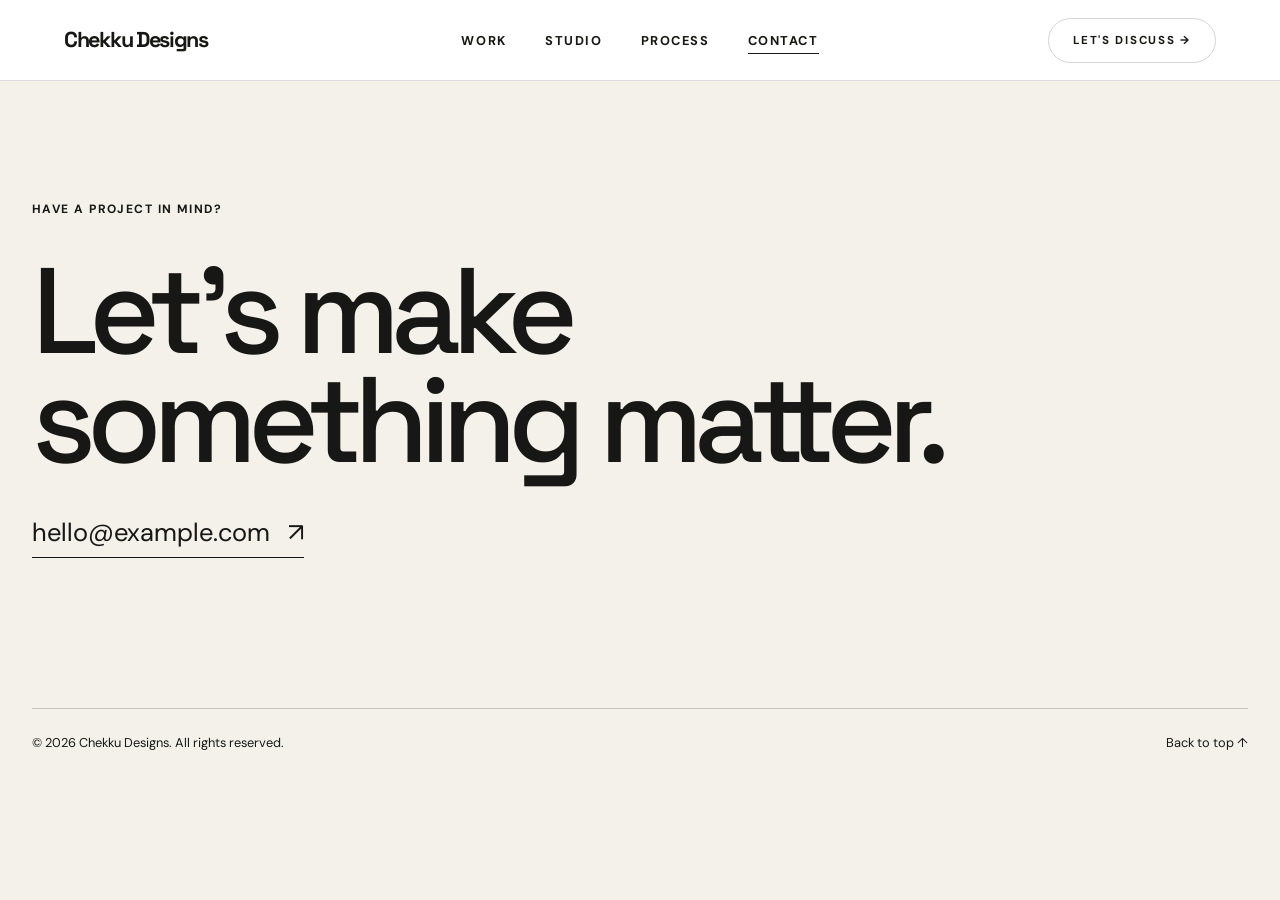
==== contact.html @ de10e45a "first push" ====
<!DOCTYPE html>
<html lang="en">
<head>
  <meta charset="UTF-8" />
  <meta name="viewport" content="width=device-width, initial-scale=1" />
  <meta name="description" content="Get in touch with Chekku Designs." />
  <title>Contact — Chekku Designs</title>

  <link rel="preconnect" href="https://fonts.googleapis.com" />
  <link rel="preconnect" href="https://fonts.gstatic.com" crossorigin />
  <link href="https://fonts.googleapis.com/css2?family=DM+Sans:wght@400;500;600;700&family=Space+Grotesk:wght@400;500;600;700&display=swap" rel="stylesheet" />
  
  <script>
  // Prepare the reveal before the new page is displayed.
  try {
    const transition = sessionStorage.getItem("pageTransition");

    if (transition) {
      const point = JSON.parse(transition);

      document.documentElement.style.setProperty("--transition-x", point.x + "%");
      document.documentElement.style.setProperty("--transition-y", point.y + "%");
      document.documentElement.classList.add("page-reveal");

      sessionStorage.removeItem("pageTransition");
    }
  } catch (error) {
    // The website will still work if browser storage is unavailable.
  }
</script>
   
  <link rel="stylesheet" href="style.css" />
  <script src="script.js" defer></script>
</head>

<body>
  <header class="site-header">
    <div class="header-inner">
      <a class="logo" href="index.html" aria-label="Chekku Designs home">
        Chekku Designs
      </a>

      <button class="menu-toggle" type="button" aria-expanded="false" aria-controls="main-navigation">
        Menu +
      </button>

      <nav class="nav" id="main-navigation" aria-label="Main navigation">
        <a href="work.html">Work</a>
        <a href="studio.html">Studio</a>
        <a href="process.html">Process</a>
        <a href="contact.html" aria-current="page">Contact</a>
      </nav>

      <a class="header-cta" href="contact.html">
        Let's discuss <span aria-hidden="true">→</span>
      </a>
    </div>
  </header>

  <main id="top">
    <section class="contact wrap" id="contact" aria-labelledby="contact-title">
      <p class="eyebrow">Have a project in mind?</p>
      <h1 id="contact-title">Let's make something matter.</h1>

      <!-- Replace this address with your real contact email. -->
      <a class="email-link" href="mailto:hello@example.com">
        hello@example.com <span aria-hidden="true">↗</span>
      </a>

      <footer class="footer">
        <p>© <span id="year"></span> Chekku Designs. All rights reserved.</p>

        <div class="footer-links">
          <a href="#top">Back to top ↑</a>
        </div>
      </footer>
    </section>
  </main>
</body>
</html>
---- style.css ----
:root {
  --ink: #171715;
  --paper: #f3f1ea;
  --accent: #d3fa55;
  --muted: #72736d;
  --line: rgba(23, 23, 21, 0.2);
}

* {
  box-sizing: border-box;
}

html {
  scroll-behavior: smooth;
}

body {
  margin: 0;
  background: var(--paper);
  color: var(--ink);
  font-family: "DM Sans", sans-serif;
}

a {
  color: inherit;
  text-decoration: none;
}

button {
  font: inherit;
}

::selection {
  background: var(--accent);
  color: var(--ink);
}

.wrap {
  width: min(100% - 64px, 1600px);
  margin: 0 auto;
}

/* Header */

.site-header {
  position: relative;
  z-index: 10;
  display: flex;
  align-items: center;
  justify-content: space-between;
  min-height: 96px;
  border-bottom: 1px solid var(--line);
}

.logo {
  font-family: "Space Grotesk", sans-serif;
  font-size: 1.2rem;
  font-weight: 700;
  letter-spacing: -0.08em;
  line-height: 0.95;
}

.logo span {
  display: block;
}

.nav {
  display: flex;
  align-items: center;
  gap: 42px;
  font-size: 0.9rem;
  font-weight: 600;
}

.nav a,
.footer-links a {
  transition: opacity 0.2s;
}

.nav a:hover,
.footer-links a:hover {
  opacity: 0.55;
}

.nav-contact {
  border: 1px solid var(--ink);
  border-radius: 100px;
  padding: 11px 18px;
}

.menu-toggle {
  display: none;
  border: 0;
  background: transparent;
  padding: 8px 0 8px 15px;
  cursor: pointer;
  font-weight: 700;
}

/* Hero */

.hero {
  min-height: calc(100vh - 96px);
  display: flex;
  flex-direction: column;
  justify-content: space-between;
  padding: 72px 0 40px;
}

.eyebrow {
  margin: 0;
  font-size: 0.75rem;
  font-weight: 700;
  letter-spacing: 0.12em;
  text-transform: uppercase;
}

.hero h1 {
  max-width: 1400px;
  margin: 60px 0;
  font-family: "Space Grotesk", sans-serif;
  font-size: clamp(4.4rem, 10.8vw, 11.8rem);
  font-weight: 500;
  line-height: 0.88;
  letter-spacing: -0.075em;
}

.hero h1 em {
  font-style: normal;
  color: var(--muted);
}

.hero-bottom {
  display: flex;
  justify-content: space-between;
  align-items: end;
  gap: 30px;
}

.hero-description {
  max-width: 360px;
  margin: 0;
  font-size: clamp(1rem, 1.3vw, 1.2rem);
  line-height: 1.5;
}

.round-link {
  display: grid;
  place-items: center;
  width: 74px;
  height: 74px;
  flex: 0 0 74px;
  border: 1px solid var(--ink);
  border-radius: 50%;
  font-size: 1.7rem;
  transition: background 0.2s, transform 0.2s;
}

.round-link:hover {
  background: var(--accent);
  transform: translateY(4px);
}

/* Portfolio */

.work {
  padding: 100px 0 120px;
}

.section-heading {
  display: flex;
  justify-content: space-between;
  align-items: baseline;
  gap: 20px;
  border-top: 1px solid var(--ink);
  padding-top: 18px;
  margin-bottom: 45px;
}

.section-heading h2 {
  margin: 0;
  font-family: "Space Grotesk", sans-serif;
  font-size: clamp(2rem, 4vw, 4rem);
  font-weight: 500;
  letter-spacing: -0.06em;
}

.section-heading p {
  margin: 0;
  font-size: 0.8rem;
  text-transform: uppercase;
  letter-spacing: 0.08em;
}

.projects {
  display: grid;
  grid-template-columns: repeat(2, minmax(0, 1fr));
  gap: 64px 24px;
}

.project-image {
  position: relative;
  overflow: hidden;
  min-height: 320px;
  aspect-ratio: 1.3;
  display: grid;
  place-items: center;
}

.project-image::after {
  content: "PROJECT PREVIEW";
  position: absolute;
  left: 20px;
  bottom: 20px;
  font-size: 0.65rem;
  letter-spacing: 0.14em;
  font-weight: 700;
}

.project-art {
  transition: transform 0.5s ease;
}

.project:hover .project-art {
  transform: scale(1.06) rotate(-2deg);
}

.art-one {
  background: #d6ed5e;
}

.art-one .project-art {
  font-family: "Space Grotesk", sans-serif;
  font-size: clamp(4rem, 8vw, 9rem);
  font-weight: 700;
  line-height: 0.75;
  letter-spacing: -0.1em;
  text-align: center;
}

.art-two {
  background: #c7b8ed;
}

.art-two .project-art {
  width: 52%;
  aspect-ratio: 1;
  border: 2px solid var(--ink);
  border-radius: 50%;
  display: grid;
  place-items: center;
  font-family: "Space Grotesk", sans-serif;
  font-size: clamp(2.5rem, 5vw, 6rem);
  letter-spacing: -0.08em;
}

.art-three {
  background: #ea795a;
}

.art-three .project-art {
  font-family: "Space Grotesk", sans-serif;
  font-size: clamp(4rem, 8vw, 9rem);
  font-weight: 700;
  letter-spacing: -0.08em;
  transform: rotate(-8deg);
}

.project:hover .art-three .project-art {
  transform: scale(1.06) rotate(-5deg);
}

.art-four {
  background: #aac9c0;
}

.art-four .project-art {
  width: 55%;
  padding: 12% 5%;
  background: var(--paper);
  font-family: "Space Grotesk", sans-serif;
  font-size: clamp(2rem, 4vw, 5rem);
  font-weight: 600;
  line-height: 0.9;
  letter-spacing: -0.08em;
  text-align: center;
  box-shadow: 12px 12px 0 rgba(23, 23, 21, 0.15);
}

.project-info {
  display: flex;
  justify-content: space-between;
  gap: 20px;
  padding-top: 16px;
}

.project-info h3 {
  margin: 0;
  font-family: "Space Grotesk", sans-serif;
  font-size: 1.3rem;
  font-weight: 500;
  letter-spacing: -0.04em;
}

.project-info p {
  margin: 3px 0 0;
  color: #64645e;
  font-size: 0.85rem;
  text-align: right;
}

/* Studio */

.studio {
  background: var(--ink);
  color: var(--paper);
  padding: 110px 0 120px;
}

.studio-top {
  display: grid;
  grid-template-columns: 1fr 3fr;
  gap: 40px;
}

.studio h2 {
  max-width: 1100px;
  margin: 0;
  font-family: "Space Grotesk", sans-serif;
  font-size: clamp(2.8rem, 6.2vw, 6.8rem);
  font-weight: 500;
  line-height: 1.02;
  letter-spacing: -0.065em;
}

.studio h2 span {
  color: var(--accent);
}

.studio-bottom {
  display: grid;
  grid-template-columns: 1fr 1fr 1fr;
  gap: 40px;
  margin-top: 110px;
  padding-top: 24px;
  border-top: 1px solid rgba(255, 255, 255, 0.3);
}

.studio-bottom h3 {
  margin: 0;
  font-size: 0.75rem;
  letter-spacing: 0.12em;
  text-transform: uppercase;
}

.studio-bottom p {
  max-width: 400px;
  margin: 0;
  line-height: 1.6;
  color: #c6c6bf;
}

.services {
  list-style: none;
  padding: 0;
  margin: 0;
  font-size: 1.1rem;
  line-height: 1.8;
}

/* Contact and footer */

.contact {
  padding: 120px 0 70px;
}

.contact h2 {
  max-width: 1100px;
  margin: 40px 0;
  font-family: "Space Grotesk", sans-serif;
  font-size: clamp(4rem, 9.5vw, 10rem);
  font-weight: 500;
  line-height: 0.9;
  letter-spacing: -0.075em;
}

.email-link {
  display: inline-flex;
  align-items: center;
  gap: 18px;
  border-bottom: 1px solid var(--ink);
  padding-bottom: 8px;
  font-size: clamp(1.1rem, 2vw, 1.8rem);
}

.email-link:hover {
  color: #737d42;
}

.footer {
  display: flex;
  justify-content: space-between;
  align-items: end;
  gap: 25px;
  margin-top: 150px;
  padding-top: 25px;
  border-top: 1px solid var(--line);
  font-size: 0.8rem;
}

.footer p {
  margin: 0;
}

.footer-links {
  display: flex;
  gap: 24px;
}

/* Mobile */

@media (max-width: 700px) {
  .wrap {
    width: min(100% - 36px, 1600px);
  }

  .site-header {
    min-height: 76px;
  }

  .menu-toggle {
    display: block;
  }

  .nav {
    display: none;
    position: absolute;
    top: 75px;
    left: -18px;
    right: -18px;
    padding: 24px 18px 30px;
    background: var(--paper);
    border-bottom: 1px solid var(--line);
    flex-direction: column;
    align-items: flex-start;
    gap: 24px;
  }

  .nav.open {
    display: flex;
  }

  .hero {
    min-height: 80vh;
    padding: 55px 0 35px;
  }

  .hero h1 {
    font-size: clamp(3.8rem, 13vw, 6rem);
    margin: 60px 0;
  }

  .hero-description {
    max-width: 250px;
  }

  .round-link {
    width: 56px;
    height: 56px;
    flex-basis: 56px;
  }

  .work {
    padding: 70px 0 80px;
  }

  .projects {
    grid-template-columns: 1fr;
    gap: 45px;
  }

  .project-image {
    min-height: 280px;
  }

  .studio {
    padding: 75px 0 85px;
  }

  .studio-top,
  .studio-bottom {
    grid-template-columns: 1fr;
    gap: 28px;
  }

  .studio-bottom {
    margin-top: 65px;
  }

  .contact {
    padding: 80px 0 35px;
  }

  .footer {
    margin-top: 100px;
    align-items: flex-start;
    flex-direction: column;
  }
}

@media (prefers-reduced-motion: reduce) {
  html {
    scroll-behavior: auto;
  }

  *,
  *::before,
  *::after {
    transition-duration: 0.01ms !important;
  }
}/* Inverted-color cursor */
@media (hover: hover) and (pointer: fine) {
  body.custom-cursor,
  body.custom-cursor a,
  body.custom-cursor button {
    cursor: none;
  }

  .custom-cursor-dot {
    position: fixed;
    top: 0;
    left: 0;
    z-index: 9999;
    width: 24px;
    height: 24px;
    border-radius: 50%;
    background: white;
    mix-blend-mode: difference;
    pointer-events: none;
    opacity: 0;
    transform: translate(-50%, -50%);
    transition:
      width 0.25s ease,
      height 0.25s ease,
      opacity 0.2s ease;
  }

  .custom-cursor-dot.visible {
    opacity: 1;
  }

  .custom-cursor-dot.hovering {
    width: 64px;
    height: 64px;
  }
}

/* Reference-inspired navigation */
.site-header {
  position: relative;
  z-index: 10;
  width: 100%;
  min-height: 80px;
  background: #fff;
  border-bottom: 1px solid #ddd;
}

.header-inner {
  width: min(100% - 128px, 1700px);
  min-height: 80px;
  margin: 0 auto;
  display: grid;
  grid-template-columns: 1fr auto 1fr;
  align-items: center;
  gap: 30px;
}

.logo {
  justify-self: start;
  font-family: "Space Grotesk", sans-serif;
  font-size: 1.35rem;
  font-weight: 700;
  letter-spacing: -0.06em;
  white-space: nowrap;
}

.nav {
  display: flex;
  align-items: center;
  gap: clamp(24px, 3vw, 48px);
}

.nav a {
  position: relative;
  padding: 5px 0;
  font-size: 0.8rem;
  font-weight: 700;
  letter-spacing: 0.12em;
  text-transform: uppercase;
}

.nav a::after {
  content: "";
  position: absolute;
  right: 0;
  bottom: 0;
  left: 0;
  height: 1px;
  background: currentColor;
  transform: scaleX(0);
  transform-origin: left;
  transition: transform 0.2s ease;
}

.nav a:hover::after,
.nav a:focus-visible::after {
  transform: scaleX(1);
}

.header-cta {
  justify-self: end;
  padding: 14px 24px;
  border: 1px solid #d5d5d5;
  border-radius: 100px;
  font-size: 0.72rem;
  font-weight: 700;
  letter-spacing: 0.15em;
  text-transform: uppercase;
  white-space: nowrap;
  transition: background 0.2s, color 0.2s, border-color 0.2s;
}

.header-cta:hover {
  background: var(--ink);
  color: #fff;
  border-color: var(--ink);
}

/* Process section */
.process {
  padding: 100px 0 120px;
}

.process-grid {
  display: grid;
  grid-template-columns: repeat(4, 1fr);
  gap: 30px;
}

.process-grid article {
  padding-top: 20px;
  border-top: 1px solid var(--line);
}

.process-grid span {
  color: var(--muted);
  font-size: 0.8rem;
}

.process-grid h3 {
  margin: 35px 0 12px;
  font-family: "Space Grotesk", sans-serif;
  font-size: 1.5rem;
  font-weight: 500;
}

.process-grid p {
  max-width: 260px;
  margin: 0;
  color: #64645e;
  line-height: 1.6;
}

@media (max-width: 850px) {
  .header-inner {
    width: calc(100% - 36px);
    min-height: 76px;
    display: flex;
    justify-content: space-between;
  }

  .menu-toggle {
    display: block;
    margin-left: auto;
  }

  .header-cta {
    display: none;
  }

  .nav {
    display: none;
    position: absolute;
    top: 75px;
    left: 0;
    right: 0;
    padding: 28px 18px 32px;
    background: #fff;
    border-bottom: 1px solid #ddd;
    flex-direction: column;
    align-items: flex-start;
    gap: 24px;
  }

  .nav.open {
    display: flex;
  }

  .process {
    padding: 70px 0 80px;
  }

  .process-grid {
    grid-template-columns: repeat(2, 1fr);
    gap: 40px 24px;
  }
}

@media (max-width: 480px) {
  .process-grid {
    grid-template-columns: 1fr;
  }
}

/* Headings on the separate pages */
.section-heading h1 {
  margin: 0;
  font-family: "Space Grotesk", sans-serif;
  font-size: clamp(2rem, 4vw, 4rem);
  font-weight: 500;
  letter-spacing: -0.06em;
}

.studio h1 {
  max-width: 1100px;
  margin: 0;
  font-family: "Space Grotesk", sans-serif;
  font-size: clamp(2.8rem, 6.2vw, 6.8rem);
  font-weight: 500;
  line-height: 1.02;
  letter-spacing: -0.065em;
}

.studio h1 span {
  color: var(--accent);
}

.studio-bottom h2 {
  margin: 0;
  font-size: 0.75rem;
  letter-spacing: 0.12em;
  text-transform: uppercase;
}

.contact h1 {
  max-width: 1100px;
  margin: 40px 0;
  font-family: "Space Grotesk", sans-serif;
  font-size: clamp(4rem, 9.5vw, 10rem);
  font-weight: 500;
  line-height: 0.9;
  letter-spacing: -0.075em;
}

/* Underline the current page in the menu */
.nav a[aria-current="page"]::after {
  transform: scaleX(1);
}

/* White circle page transition */
html::after {
  content: "";
  position: fixed;
  inset: 0;
  z-index: 10000;
  background: #ffffff;
  pointer-events: none;
  clip-path: circle(
    0 at var(--transition-x, 50%) var(--transition-y, 50%)
  );
}

/* Circle expands before leaving the current page */
html.page-leave::after {
  animation: circle-expand 0.7s cubic-bezier(0.76, 0, 0.24, 1) forwards;
}

/* Circle shrinks to reveal the new page */
html.page-reveal::after {
  animation: circle-reveal 0.7s cubic-bezier(0.76, 0, 0.24, 1) forwards;
}

@keyframes circle-expand {
  from {
    clip-path: circle(
      0 at var(--transition-x, 50%) var(--transition-y, 50%)
    );
  }

  to {
    clip-path: circle(
      150vmax at var(--transition-x, 50%) var(--transition-y, 50%)
    );
  }
}

@keyframes circle-reveal {
  from {
    clip-path: circle(
      150vmax at var(--transition-x, 50%) var(--transition-y, 50%)
    );
  }

  to {
    clip-path: circle(
      0 at var(--transition-x, 50%) var(--transition-y, 50%)
    );
  }
}

/* Respect visitors who prefer less motion */
@media (prefers-reduced-motion: reduce) {
  html.page-leave::after,
  html.page-reveal::after {
    animation: none;
    clip-path: circle(0 at 50% 50%);
  }
}

/* ========================================
   WORK PAGE
======================================== */

.portfolio-page {
  padding-top: 100px;
  padding-bottom: 120px;
}

/* Intro */

.portfolio-intro {
  padding-bottom: 80px;
}

.portfolio-intro h1 {
  margin: 55px 0 30px;
  font-family: "Space Grotesk", sans-serif;
  font-size: clamp(4.5rem, 10vw, 11rem);
  font-weight: 500;
  line-height: 0.88;
  letter-spacing: -0.075em;
}

.portfolio-intro h1 em {
  color: var(--muted);
  font-style: normal;
}

.portfolio-intro-text {
  max-width: 440px;
  margin: 0;
  font-size: 1.1rem;
  line-height: 1.6;
}

/* Category links */

.category-nav {
  display: flex;
  flex-wrap: wrap;
  gap: 12px;
  padding: 24px 0 60px;
  border-top: 1px solid var(--line);
}

.category-nav a {
  padding: 11px 17px;
  border: 1px solid var(--line);
  border-radius: 100px;
  font-size: 0.8rem;
  font-weight: 600;
  transition: background 0.2s, color 0.2s;
}

.category-nav a:hover,
.category-nav a:focus-visible {
  background: var(--ink);
  color: var(--paper);
}

/* Portfolio grid */

.portfolio-grid {
  display: grid;
  grid-template-columns: repeat(2, minmax(0, 1fr));
  gap: 70px 24px;
}

.portfolio-card {
  min-width: 0;
  scroll-margin-top: 30px;
}

.portfolio-card-wide {
  grid-column: 1 / -1;
}

.portfolio-visual {
  position: relative;
  display: flex;
  align-items: flex-end;
  min-height: 360px;
  aspect-ratio: 1.2;
  overflow: hidden;
  padding: 30px;
}

.portfolio-card-wide .portfolio-visual {
  min-height: 450px;
  aspect-ratio: 2;
}

.visual-label {
  position: absolute;
  z-index: 1;
  top: 30px;
  left: 30px;
  font-size: 0.7rem;
  font-weight: 700;
  letter-spacing: 0.14em;
}

.visual-title {
  position: relative;
  z-index: 1;
  font-family: "Space Grotesk", sans-serif;
  font-size: clamp(2.7rem, 5vw, 6rem);
  font-weight: 700;
  line-height: 0.9;
  letter-spacing: -0.07em;
  transition: transform 0.4s ease;
}

.portfolio-card:hover .visual-title {
  transform: translateY(-8px);
}

/* Placeholder colors — replace with your own project images */

.visual-ai {
  background: #d6ed5e;
}

.visual-mood {
  background: #c7b8ed;
}

.visual-video {
  background: #202020;
  color: #fff;
}

.visual-art {
  background: #ea795a;
}

.visual-event {
  background: #aac9c0;
}

.visual-packaging {
  background: #efceaa;
}

.visual-social {
  background: #a9b9ee;
}

.visual-store {
  background: #3b4b3b;
  color: #fff;
}

/* Images added inside a visual */

.portfolio-visual img {
  position: absolute;
  inset: 0;
  width: 100%;
  height: 100%;
  object-fit: cover;
  transition: transform 0.6s ease;
}

.portfolio-card:hover .portfolio-visual img {
  transform: scale(1.04);
}

.portfolio-card-info {
  display: flex;
  justify-content: space-between;
  gap: 20px;
  padding-top: 18px;
}

.portfolio-card-info h2 {
  margin: 0 0 5px;
  font-family: "Space Grotesk", sans-serif;
  font-size: 1.35rem;
  font-weight: 500;
  letter-spacing: -0.04em;
}

.portfolio-card-info p {
  margin: 0;
  color: #64645e;
  font-size: 0.9rem;
  line-height: 1.5;
}

.card-number {
  color: var(--muted);
  font-size: 0.8rem;
}

/* End of page */

.portfolio-end {
  margin-top: 140px;
  padding-top: 30px;
  border-top: 1px solid var(--ink);
}

.portfolio-end h2 {
  max-width: 900px;
  margin: 35px 0;
  font-family: "Space Grotesk", sans-serif;
  font-size: clamp(3rem, 7vw, 7rem);
  font-weight: 500;
  line-height: 0.95;
  letter-spacing: -0.07em;
}

.portfolio-end a {
  display: inline-block;
  padding-bottom: 8px;
  border-bottom: 1px solid var(--ink);
  font-size: 1.1rem;
}

@media (max-width: 700px) {
  .portfolio-page {
    padding-top: 70px;
    padding-bottom: 80px;
  }

  .portfolio-intro {
    padding-bottom: 55px;
  }

  .portfolio-intro h1 {
    font-size: clamp(3.8rem, 13vw, 6rem);
  }

  .category-nav {
    padding-bottom: 45px;
  }

  .portfolio-grid {
    grid-template-columns: 1fr;
    gap: 48px;
  }

  .portfolio-card-wide {
    grid-column: auto;
  }

  .portfolio-visual,
  .portfolio-card-wide .portfolio-visual {
    min-height: 300px;
    aspect-ratio: 1.1;
    padding: 22px;
  }

  .visual-label {
    top: 22px;
    left: 22px;
  }

  .visual-title {
    font-size: clamp(2.5rem, 9vw, 4rem);
  }

  .portfolio-end {
    margin-top: 90px;
  }
}

@media (prefers-reduced-motion: reduce) {
  .portfolio-visual img,
  .visual-title {
    transition: none;
  }
}

/* =========================================
   WORK GALLERIES
========================================= */

.gallery-page {
  padding-top: 100px;
  padding-bottom: 120px;
}

.gallery-intro {
  padding-bottom: 75px;
}

.gallery-intro h1 {
  margin: 55px 0 30px;
  font-family: "Space Grotesk", sans-serif;
  font-size: clamp(4.5rem, 10vw, 11rem);
  font-weight: 500;
  line-height: 0.88;
  letter-spacing: -0.075em;
}

.gallery-intro h1 em {
  color: var(--muted);
  font-style: normal;
}

.gallery-intro-text {
  max-width: 460px;
  margin: 0;
  font-size: 1.1rem;
  line-height: 1.6;
}

/* Category navigation */

.gallery-nav {
  display: flex;
  flex-wrap: wrap;
  gap: 12px;
  padding: 24px 0 30px;
  border-top: 1px solid var(--line);
}

.gallery-nav a {
  padding: 11px 17px;
  border: 1px solid var(--line);
  border-radius: 100px;
  font-size: 0.8rem;
  font-weight: 600;
  transition: background 0.2s, color 0.2s;
}

.gallery-nav a:hover,
.gallery-nav a:focus-visible {
  background: var(--ink);
  color: var(--paper);
}

/* Category sections */

.gallery-section {
  padding-top: 100px;
  scroll-margin-top: 20px;
}

.gallery-heading {
  display: flex;
  justify-content: space-between;
  align-items: end;
  gap: 25px;
  margin-bottom: 28px;
  padding-top: 22px;
  border-top: 1px solid var(--ink);
}

.gallery-heading h2 {
  margin: 15px 0 0;
  font-family: "Space Grotesk", sans-serif;
  font-size: clamp(2.2rem, 4.5vw, 4.5rem);
  font-weight: 500;
  line-height: 1;
  letter-spacing: -0.06em;
}

.gallery-heading > p {
  max-width: 260px;
  margin: 0;
  color: #64645e;
  font-size: 0.9rem;
  line-height: 1.5;
  text-align: right;
}

/* Images */

.gallery-grid {
  display: grid;
  grid-template-columns: repeat(2, minmax(0, 1fr));
  gap: 20px;
}

.gallery-item {
  min-width: 0;
  margin: 0;
  overflow: hidden;
  background: #e9e7e0;
}

.gallery-item img {
  display: block;
  width: 100%;
  height: auto;
  transition: transform 0.5s ease;
}

.gallery-item:hover img {
  transform: scale(1.03);
}

/* Show a readable message if a file path is wrong */
.gallery-item-error {
  min-height: 180px;
  display: grid;
  place-items: center;
  padding: 20px;
  color: #7b302b;
  font-size: 0.85rem;
  overflow-wrap: anywhere;
}

/* Videos */

.gallery-item video {
  display: block;
  width: 100%;
  max-height: 600px;
  background: #171715;
}

.gallery-item figcaption {
  padding: 14px 16px;
  font-size: 0.9rem;
  font-weight: 600;
}

/* Contact section */

.gallery-contact {
  margin-top: 140px;
  padding-top: 30px;
  border-top: 1px solid var(--ink);
}

.gallery-contact h2 {
  max-width: 900px;
  margin: 35px 0;
  font-family: "Space Grotesk", sans-serif;
  font-size: clamp(3rem, 7vw, 7rem);
  font-weight: 500;
  line-height: 0.95;
  letter-spacing: -0.07em;
}

.gallery-contact a {
  display: inline-block;
  padding-bottom: 8px;
  border-bottom: 1px solid var(--ink);
  font-size: 1.1rem;
}

/* Mobile */

@media (max-width: 700px) {
  .gallery-page {
    padding-top: 70px;
    padding-bottom: 80px;
  }

  .gallery-intro {
    padding-bottom: 55px;
  }

  .gallery-intro h1 {
    font-size: clamp(3.8rem, 13vw, 6rem);
  }

  .gallery-section {
    padding-top: 70px;
  }

  .gallery-heading {
    align-items: flex-start;
    flex-direction: column;
  }

  .gallery-heading > p {
    text-align: left;
  }

  .gallery-grid {
    grid-template-columns: 1fr;
    gap: 16px;
  }

  .gallery-contact {
    margin-top: 90px;
  }
}

@media (prefers-reduced-motion: reduce) {
  .gallery-item img {
    transition: none;
  }
}

/* Gallery columns that fit each image or video */
.gallery-grid {
  display: block;
  column-count: 2;
  column-gap: 20px;
}

.gallery-item {
  display: inline-block;
  width: 100%;
  margin: 0 0 20px;
  padding: 0;
  break-inside: avoid;
  vertical-align: top;
}

.gallery-item img,
.gallery-item video {
  display: block;
  width: 100%;
  height: auto;
}

/* Keep videos in their original proportions */
.gallery-item video {
  max-height: none;
}

@media (max-width: 700px) {
  .gallery-grid {
    column-count: 1;
  }
}

/* A second frame appears behind the image on hover */
.gallery-item {
  position: relative;
  overflow: visible;
  background: transparent;
  transition: transform 0.3s ease;
}

/* The frame behind */
.gallery-item::before {
  content: "";
  position: absolute;
  inset: 0;
  z-index: 0;
  background: #d3fa55; /* Change this to any color you like */
  transition: transform 0.3s ease;
}

/* Keep the image or video in front of the frame */
.gallery-item img,
.gallery-item video {
  position: relative;
  z-index: 1;
}

/* Shift the colored frame down and right */
.gallery-item:hover::before,
.gallery-item:focus-within::before {
  transform: translate(10px, 10px);
}

.gallery-item:hover,
.gallery-item:focus-within {
  z-index: 2;
}

/* Stop the old image zoom so the layered frame stays neat */
.gallery-item:hover img {
  transform: none;
}

@media (prefers-reduced-motion: reduce) {
  .gallery-item,
  .gallery-item::before {
    transition: none;
  }
}

/* Lift the photo and reveal the frame behind it */
.gallery-item img,
.gallery-item video {
  transition: transform 0.3s ease;
}

.gallery-item:hover img,
.gallery-item:hover video,
.gallery-item:focus-within video {
  transform: translate(-6px, -6px);
}

@media (prefers-reduced-motion: reduce) {
  .gallery-item img,
  .gallery-item video {
    transition: none;
  }

  .gallery-item:hover img,
  .gallery-item:hover video,
  .gallery-item:focus-within video {
    transform: none;
  }
}
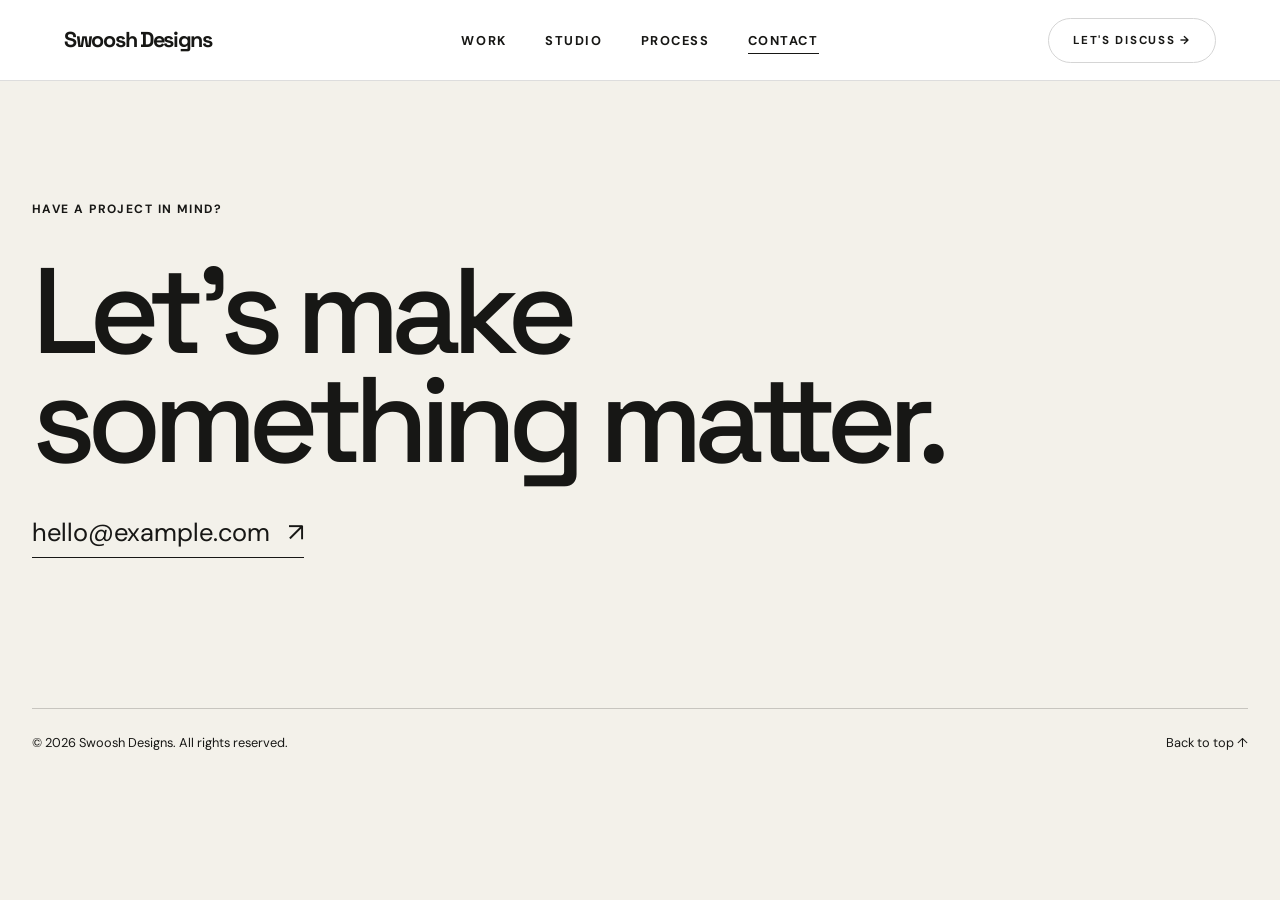
==== commit cf340687: "menu phone optimized and changed the name" ====
--- a/contact.html
+++ b/contact.html
@@ -3,8 +3,8 @@
 <head>
   <meta charset="UTF-8" />
   <meta name="viewport" content="width=device-width, initial-scale=1" />
-  <meta name="description" content="Get in touch with Chekku Designs." />
-  <title>Contact — Chekku Designs</title>
+  <meta name="description" content="Get in touch with Swoosh Designs." />
+  <title>Contact — Swoosh Designs</title>
 
   <link rel="preconnect" href="https://fonts.googleapis.com" />
   <link rel="preconnect" href="https://fonts.gstatic.com" crossorigin />
@@ -36,8 +36,8 @@
 <body>
   <header class="site-header">
     <div class="header-inner">
-      <a class="logo" href="index.html" aria-label="Chekku Designs home">
-        Chekku Designs
+      <a class="logo" href="index.html" aria-label="Swoosh Designs home">
+        Swoosh Designs
       </a>
 
       <button class="menu-toggle" type="button" aria-expanded="false" aria-controls="main-navigation">
@@ -68,7 +68,7 @@
       </a>
 
       <footer class="footer">
-        <p>© <span id="year"></span> Chekku Designs. All rights reserved.</p>
+        <p>© <span id="year"></span> Swoosh Designs. All rights reserved.</p>
 
         <div class="footer-links">
           <a href="#top">Back to top ↑</a>
--- a/style.css
+++ b/style.css
@@ -10,9 +10,9 @@
   box-sizing: border-box;
 }
 
-html {
-  scroll-behavior: smooth;
-}
+html.lenis, html.lenis body { height: auto; }
+.lenis.lenis-smooth { scroll-behavior: auto !important; }
+.lenis.lenis-stopped { overflow: hidden; }
 
 body {
   margin: 0;
@@ -1424,4 +1424,631 @@
   .gallery-item:focus-within video {
     transform: none;
   }
+}
+
+/* Apply the same effect when scrolling under the mouse */
+.gallery-item.scroll-hover {
+  z-index: 2;
+}
+
+.gallery-item.scroll-hover::before {
+  transform: translate(10px, 10px);
+}
+
+.gallery-item.scroll-hover img,
+.gallery-item.scroll-hover video {
+  transform: translate(-6px, -6px);
+}
+
+@media (prefers-reduced-motion: reduce) {
+  .gallery-item.scroll-hover img,
+  .gallery-item.scroll-hover video {
+    transform: none;
+  }
+}
+
+/* Store Design project subdivisions */
+.store-project {
+  margin-top: 65px;
+}
+
+.store-project h3 {
+  margin: 0 0 20px;
+  padding-bottom: 15px;
+  border-bottom: 1px solid var(--line);
+  font-family: "Space Grotesk", sans-serif;
+  font-size: clamp(1.5rem, 2.5vw, 2.5rem);
+  font-weight: 500;
+  letter-spacing: -0.04em;
+}
+
+/* Turn off the old hover and focus animations */
+.gallery-item:hover::before,
+.gallery-item:focus-within::before {
+  transform: none;
+}
+
+.gallery-item:hover img,
+.gallery-item:hover video,
+.gallery-item:focus-within video {
+  transform: none;
+}
+
+.gallery-item:hover,
+.gallery-item:focus-within {
+  z-index: auto;
+}
+
+/* Highlight only the item under the mouse */
+.gallery-item.scroll-hover {
+  z-index: 2;
+}
+
+.gallery-item.scroll-hover::before {
+  transform: translate(10px, 10px);
+}
+
+.gallery-item.scroll-hover img,
+.gallery-item.scroll-hover video {
+  transform: translate(-6px, -6px);
+}
+
+/* Keep keyboard focus visible on video controls */
+.gallery-item video:focus-visible {
+  outline: 3px solid var(--accent);
+  outline-offset: 3px;
+}
+
+@media (prefers-reduced-motion: reduce) {
+  .gallery-item.scroll-hover::before,
+  .gallery-item.scroll-hover img,
+  .gallery-item.scroll-hover video {
+    transform: none;
+  }
+}
+
+/* Caption overlay on gallery items, revealed on hover/focus */
+.gallery-item {
+  position: relative;
+}
+
+.gallery-item .overlay-caption {
+  position: absolute;
+  left: 0;
+  right: 0;
+  bottom: 0;
+  z-index: 2;
+  padding: 16px;
+  background: linear-gradient(to top, rgba(23, 23, 21, 0.75), transparent);
+  color: var(--paper);
+  font-size: 0.85rem;
+  font-weight: 600;
+  opacity: 0;
+  transform: translateY(8px);
+  transition: opacity 0.25s ease, transform 0.25s ease;
+  pointer-events: none;
+}
+
+.gallery-item:hover .overlay-caption,
+.gallery-item:focus-within .overlay-caption,
+.gallery-item.scroll-hover .overlay-caption {
+  opacity: 1;
+  transform: translateY(0);
+}
+
+@media (prefers-reduced-motion: reduce) {
+  .gallery-item .overlay-caption {
+    transition: none;
+  }
+}
+
+/* Scroll-reveal animation for gallery photos */
+.gallery-item {
+  opacity: 0;
+  transform: translateY(40px);
+  transition: opacity 0.7s ease, transform 0.7s ease;
+}
+
+.gallery-item.in-view {
+  opacity: 1;
+  transform: translateY(0);
+}
+
+@media (prefers-reduced-motion: reduce) {
+  .gallery-item {
+    opacity: 1;
+    transform: none;
+    transition: none;
+  }
+}
+
+/* Floating image preview for work category headings */
+.category-preview {
+  position: fixed;
+  top: 0;
+  left: 0;
+  z-index: 9998;
+  width: min(38vw, 520px);
+  aspect-ratio: 16 / 10;
+  overflow: hidden;
+  background: #333;
+  pointer-events: none;
+  opacity: 0;
+  visibility: hidden;
+  transition: opacity 0.2s ease, visibility 0.2s ease;
+}
+
+.category-preview.is-visible {
+  opacity: 1;
+  visibility: visible;
+}
+
+.category-preview img {
+  display: block;
+  width: 100%;
+  height: 100%;
+  object-fit: cover;
+}
+
+@media (prefers-reduced-motion: reduce) {
+  .category-preview {
+    transition: none;
+  }
+}
+
+/* =========================================
+   WORK CATEGORY LIST AND GALLERY VIEW
+========================================= */
+
+/* Ensure hidden sections stay hidden despite existing display rules. */
+.gallery-page [hidden] {
+  display: none !important;
+}
+
+.category-title-link {
+  display: inline-block;
+}
+
+.category-title-link:hover,
+.category-title-link:focus-visible {
+  color: var(--muted);
+}
+
+.category-title-link:focus-visible,
+.gallery-back:focus-visible {
+  outline: 3px solid var(--accent);
+  outline-offset: 6px;
+}
+
+.gallery-back {
+  display: inline-block;
+  margin-bottom: 35px;
+  padding-bottom: 7px;
+  border-bottom: 1px solid currentColor;
+  font-size: 0.9rem;
+  font-weight: 600;
+}
+
+/* On the category list, show headings only. */
+body:not(.gallery-view-open) .gallery-section > .gallery-grid,
+body:not(.gallery-view-open) .gallery-section > .store-project {
+  display: none;
+}
+
+/* Make the headings read like an editorial index. */
+body:not(.gallery-view-open) .gallery-section {
+  padding-top: 0;
+}
+
+body:not(.gallery-view-open) .gallery-heading {
+  margin-bottom: 0;
+  padding: 35px 0;
+}
+
+/* In the selected gallery view, keep the title above the images. */
+.gallery-view-open .gallery-section {
+  padding-top: 0;
+}
+
+.gallery-view-open .gallery-heading {
+  margin-bottom: 35px;
+}
+
+@media (max-width: 700px) {
+  body:not(.gallery-view-open) .gallery-heading {
+    padding: 28px 0;
+  }
+}
+
+/* The previous and next images overlap during the slide */
+.category-preview img {
+  position: absolute;
+  inset: 0;
+  width: 100%;
+  height: 100%;
+  object-fit: cover;
+}
+
+.category-preview .preview-old-image {
+  z-index: 1;
+  animation: preview-slide-out 0.7s cubic-bezier(0.76, 0, 0.24, 1) forwards;
+}
+
+.category-preview img.slide-in {
+  z-index: 2;
+  animation: preview-slide-in 0.7s cubic-bezier(0.76, 0, 0.24, 1) forwards;
+}
+
+@keyframes preview-slide-in {
+  from {
+    transform: translateX(100%);
+  }
+
+  to {
+    transform: translateX(0);
+  }
+}
+
+@keyframes preview-slide-out {
+  from {
+    transform: translateX(0);
+  }
+
+  to {
+    transform: translateX(-100%);
+  }
+}
+
+@media (prefers-reduced-motion: reduce) {
+  .category-preview img.slide-in,
+  .category-preview .preview-old-image {
+    animation: none;
+  }
+}
+
+/* Rounded floating preview */
+.category-preview {
+  border-radius: 14px;
+}
+
+/* Make the whole category heading row clickable in the list view */
+body:not(.gallery-view-open) .gallery-heading {
+  position: relative;
+}
+
+body:not(.gallery-view-open) .category-title-link::after {
+  content: "";
+  position: absolute;
+  inset: 0;
+}
+
+/* Keep the keyboard focus indicator visible */
+body:not(.gallery-view-open) .category-title-link:focus-visible {
+  outline: 3px solid var(--accent);
+  outline-offset: 6px;
+}
+
+/* Gently fade the preview window in and out */
+.category-preview {
+  transition:
+    opacity 0.8s ease,
+    visibility 0s linear 0.8s;
+}
+
+.category-preview.is-visible {
+  transition:
+    opacity 0.8s ease,
+    visibility 0s linear 0s;
+}
+
+@media (prefers-reduced-motion: reduce) {
+  .category-preview,
+  .category-preview.is-visible {
+    transition: none;
+  }
+}
+
+/* =========================================
+   HOME PAGE — SCROLLING VIDEO SHOWREEL
+========================================= */
+
+/* Keep the shared navigation legible over the videos. */
+.home-page .site-header {
+  position: fixed;
+  top: 0;
+  left: 0;
+  z-index: 100;
+  color: #fff;
+  background: rgba(23, 23, 21, 0.72);
+  border-bottom: 1px solid rgba(255, 255, 255, 0.2);
+  backdrop-filter: blur(12px);
+}
+
+.home-page .header-cta {
+  border-color: rgba(255, 255, 255, 0.65);
+}
+
+.home-page .header-cta:hover {
+  background: #fff;
+  color: #171715;
+  border-color: #fff;
+}
+
+.home-page .menu-toggle {
+  color: inherit;
+}
+
+/* The section supplies enough scrolling distance for the animation. */
+.home-showreel {
+  position: relative;
+  height: 300vh;
+  height: 300svh;
+}
+
+.home-showreel-stage {
+  position: sticky;
+  top: 0;
+  height: 100vh;
+  height: 100svh;
+  overflow: hidden;
+  background: var(--paper);
+  isolation: isolate;
+}
+
+.home-video-frame {
+  position: absolute;
+  left: 50%;
+  top: 50%;
+  width: min(26vw, 460px);
+  aspect-ratio: 16 / 9;
+  overflow: hidden;
+  background: #333;
+
+  /*
+    JavaScript updates these values while scrolling.
+    The fallback values show the initial layout without JavaScript.
+  */
+  transform: translate(
+    calc(-50% + var(--x, 0px)),
+    calc(-50% + var(--y, 0px))
+  ) scale(var(--scale, 1));
+  will-change: transform;
+}
+
+.home-video-frame video {
+  display: block;
+  width: 100%;
+  height: 100%;
+  object-fit: cover;
+}
+
+.home-video-1 { z-index: 1; --x: -31vw; --y: -26vh; }
+.home-video-2 { z-index: 2; --x:  30vw; --y: -24vh; }
+.home-video-3 { z-index: 3; --x: -38vw; --y:  10vh; }
+.home-video-4 { z-index: 4; --x:  38vw; --y:  10vh; }
+
+/* The bottom video remains in front throughout the sequence. */
+.home-video-5 { z-index: 5; --x: 0vw; --y: 34vh; }
+
+.home-showreel-title {
+  position: absolute;
+  z-index: 6;
+  top: 50%;
+  left: 50%;
+  width: 100%;
+  padding: 0 20px;
+  transform: translate(-50%, -50%);
+  text-align: center;
+  color: #fff;
+  mix-blend-mode: difference;
+  pointer-events: none;
+}
+
+.home-showreel-title h1 {
+  margin: 0;
+  font-family: "Space Grotesk", sans-serif;
+  font-size: clamp(3.2rem, 8vw, 9rem);
+  font-weight: 700;
+  line-height: 0.95;
+  letter-spacing: -0.075em;
+}
+
+.home-showreel-title p {
+  margin: 20px 0 0;
+  font-size: clamp(0.9rem, 1.4vw, 1.2rem);
+}
+
+.home-scroll-hint {
+  position: absolute;
+  z-index: 7;
+  left: 50%;
+  bottom: 24px;
+  margin: 0;
+  transform: translateX(-50%);
+  color: #fff;
+  mix-blend-mode: difference;
+  font-size: 0.75rem;
+  font-weight: 600;
+  letter-spacing: 0.1em;
+  text-transform: uppercase;
+  white-space: nowrap;
+}
+
+@media (max-width: 850px) {
+  /* The mobile menu has a light background in the shared styles. */
+  .home-page .nav {
+    color: var(--ink);
+    background: var(--paper);
+  }
+
+  .home-video-frame {
+    width: 44vw;
+  }
+
+  .home-video-1 { --x: -25vw; --y: -27vh; }
+  .home-video-2 { --x:  25vw; --y: -22vh; }
+  .home-video-3 { --x: -28vw; --y:   9vh; }
+  .home-video-4 { --x:  28vw; --y:  10vh; }
+  .home-video-5 { --x:   0vw; --y:  30vh; }
+}
+
+/* Provide a static layout for visitors who prefer reduced motion. */
+@media (prefers-reduced-motion: reduce) {
+  .home-showreel {
+    height: auto;
+  }
+
+  .home-showreel-stage {
+    position: relative;
+  }
+
+  .home-video-frame {
+    display: none;
+  }
+
+  .home-video-5 {
+    display: block;
+    inset: 0;
+    width: 100%;
+    height: 100%;
+    aspect-ratio: auto;
+    transform: none;
+  }
+
+  .home-scroll-hint {
+    display: none;
+  }
+}
+
+/* =========================================
+   HOME SHOWREEL — MOBILE
+========================================= */
+
+@media (max-width: 850px) {
+  .home-showreel {
+    /* Shorter scroll distance for the simpler mobile animation */
+    height: 200vh;
+    height: 200svh;
+  }
+
+  /* Only show the front video on mobile */
+  .home-video-1,
+  .home-video-2,
+  .home-video-3,
+  .home-video-4 {
+    display: none;
+  }
+
+  .home-video-5 {
+    width: min(68vw, 420px);
+    aspect-ratio: 3 / 4;
+    --x: 0px;
+    --y: 0px;
+  }
+
+  .home-showreel-title h1 {
+    /* Keep the whole name readable rather than cutting it off */
+    font-size: clamp(2.6rem, 10vw, 5rem);
+    line-height: 0.95;
+  }
+
+  .home-showreel-title p {
+    margin-top: 14px;
+    font-size: clamp(0.85rem, 3.5vw, 1.1rem);
+  }
+
+  .home-scroll-hint {
+    bottom: 30px;
+  }
+}
+
+/* Keep the reduced-motion version full-screen on mobile too. */
+@media (max-width: 850px) and (prefers-reduced-motion: reduce) {
+  .home-showreel {
+    height: auto;
+  }
+
+  .home-video-5 {
+    inset: 0;
+    width: 100%;
+    height: 100%;
+    aspect-ratio: auto;
+    transform: none;
+  }
+}
+/* Headline revealed as the showreel video shrinks */
+.home-headline {
+  padding: 110px 0 80px;
+}
+
+.home-headline h2 {
+  max-width: 1600px;
+  margin: 0;
+  font-family: "Space Grotesk", sans-serif;
+  font-size: clamp(3.6rem, 10vw, 11rem);
+  
+  line-height: 0.95;
+  letter-spacing: -0.06em;
+}
+
+.home-headline h2 em {
+  font-style: normal;
+  color: var(--muted);
+}
+
+/* Let the front video round its corners and inset as it settles */
+.home-video-frame.is-settling {
+  border-radius: 28px;
+}
+
+@media (prefers-reduced-motion: reduce) {
+  .home-video-frame.is-settling {
+    border-radius: 0;
+  }
+}
+
+/* Lines slide up out of a mask */
+.reveal-lines .line {
+  display: block;
+  overflow: hidden;
+  padding-bottom: 0.08em;
+}
+
+.reveal-lines .line > span {
+  display: block;
+  transform: translateY(-110%);
+  transition: transform 2.2s cubic-bezier(0.16, 1, 0.3, 1);
+}
+
+.reveal-lines .line:nth-child(1) > span { transition-delay: 0.15s; }
+.reveal-lines .line:nth-child(2) > span { transition-delay: 0s; }
+
+.reveal-lines.in-view .line > span { transform: translateY(0); }
+
+.line-indent { padding-left: clamp(2rem, 12vw, 14rem); }
+
+/* Fade-up for paragraphs and cards, staggered with --i */
+.reveal-fade,
+.portfolio-card {
+  opacity: 0;
+  transform: translateY(30px);
+  transition:
+    opacity 1s ease calc(var(--i, 0) * 0.12s),
+    transform 1s cubic-bezier(0.16, 1, 0.3, 1) calc(var(--i, 0) * 0.12s);
+}
+
+.reveal-fade.in-view,
+.portfolio-card.in-view {
+  opacity: 1;
+  transform: translateY(0);
+}
+
+@media (prefers-reduced-motion: reduce) {
+  .reveal-lines .line > span,
+  .reveal-fade,
+  .portfolio-card {
+    opacity: 1;
+    transform: none;
+    transition: none;
+  }
 }
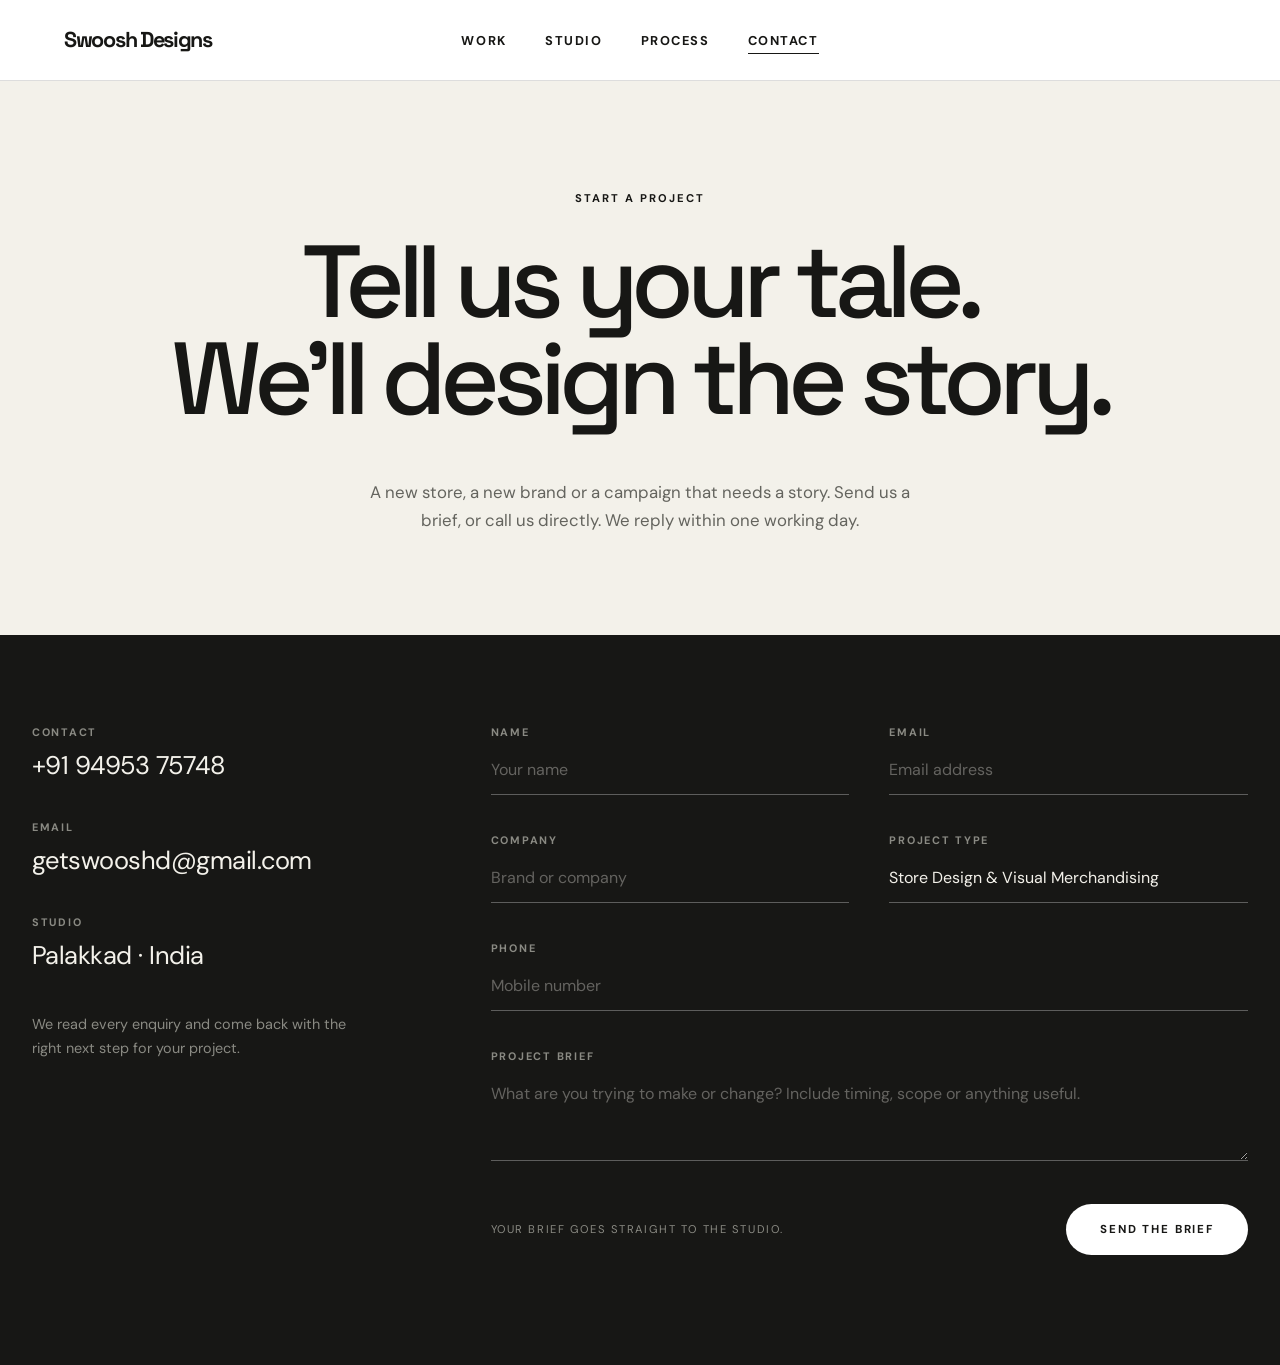
==== commit 81435a41: "updated a lot" ====
--- a/contact.html
+++ b/contact.html
@@ -33,7 +33,7 @@
   <script src="script.js" defer></script>
 </head>
 
-<body>
+<body class = "contact-page">
   <header class="site-header">
     <div class="header-inner">
       <a class="logo" href="index.html" aria-label="Swoosh Designs home">
@@ -51,30 +51,89 @@
         <a href="contact.html" aria-current="page">Contact</a>
       </nav>
 
-      <a class="header-cta" href="contact.html">
-        Let's discuss <span aria-hidden="true">→</span>
-      </a>
+      
     </div>
   </header>
 
-  <main id="top">
-    <section class="contact wrap" id="contact" aria-labelledby="contact-title">
-      <p class="eyebrow">Have a project in mind?</p>
-      <h1 id="contact-title">Let's make something matter.</h1>
+  <main>
+  <section class="contact-hero">
+    <p class="contact-kicker">Start a project</p>
+    <h1>Tell us your tale.<br>We'll design the story.</h1>
+    <p class="contact-intro">
+      A new store, a new brand or a campaign that needs a story. Send us a brief,
+      or call us directly. We reply within one working day.
+    </p>
+  </section>
 
-      <!-- Replace this address with your real contact email. -->
-      <a class="email-link" href="mailto:hello@example.com">
-        hello@example.com <span aria-hidden="true">↗</span>
-      </a>
+  <section class="contact-dark">
+    <div class="contact-dark-inner">
 
-      <footer class="footer">
-        <p>© <span id="year"></span> Swoosh Designs. All rights reserved.</p>
+      <div class="contact-details">
+        <p class="contact-label">Contact</p>
+        <a class="contact-value" href="tel:+919495375748">+91 94953 75748</a>
 
-        <div class="footer-links">
-          <a href="#top">Back to top ↑</a>
+        <p class="contact-label">Email</p>
+        <a class="contact-value" href="mailto:getswooshd@gmail.com">getswooshd@gmail.com</a>
+
+        <p class="contact-label">Studio</p>
+        <p class="contact-value">Palakkad · India</p>
+
+        <p class="contact-note">
+          We read every enquiry and come back with the right next step for your project.
+        </p>
+      </div>
+
+      <form class="contact-form" action="https://formspree.io/f/YOUR_FORM_ID" method="POST">
+        <label>
+          <span>Name</span>
+          <input type="text" name="name" placeholder="Your name" required />
+        </label>
+
+        <label>
+          <span>Email</span>
+          <input type="email" name="email" placeholder="Email address" required />
+        </label>
+
+        <label>
+          <span>Company</span>
+          <input type="text" name="company" placeholder="Brand or company" />
+        </label>
+
+        <label>
+          <span>Project type</span>
+          <select name="project_type">
+            <option>Store Design &amp; Visual Merchandising</option>
+            <option>AI-Led Creative Production</option>
+            <option>Brand Strategy &amp; Identity</option>
+            <option>Digital &amp; Social Storytelling</option>
+            <option>Campaign Direction</option>
+            <option>Structural Packaging</option>
+            <option>Something else</option>
+          </select>
+        </label>
+
+        <label class="full">
+          <span>Phone</span>
+          <input type="tel" name="phone" placeholder="Mobile number" />
+        </label>
+
+        <label class="full">
+          <span>Project brief</span>
+          <textarea name="brief" rows="3"
+            placeholder="What are you trying to make or change? Include timing, scope or anything useful."></textarea>
+        </label>
+
+        <!-- spam trap: leave hidden -->
+        <input type="text" name="_gotcha" tabindex="-1" autocomplete="off" class="honeypot" />
+
+        <div class="contact-form-foot full">
+          <p>Your brief goes straight to the studio.</p>
+          <button type="submit">Send the brief</button>
         </div>
-      </footer>
-    </section>
-  </main>
+      </form>
+
+    </div>
+  </section>
+</main>
 </body>
 </html>
--- a/style.css
+++ b/style.css
@@ -2051,4 +2051,1011 @@
     transform: none;
     transition: none;
   }
+}
+
+/* Simple full-screen video hero (phone and computer) */
+.home-showreel {
+  height: 100vh;
+  height: 100svh;
+}
+
+.home-showreel-stage {
+  position: relative;
+  height: 100%;
+  background: var(--ink);
+}
+
+.home-video-5 {
+  left: 0;
+  top: 0;
+  width: 100%;
+  height: 100%;
+  aspect-ratio: auto;
+  transform: none !important;
+}
+
+.home-video-5 video {
+  width: 100%;
+  height: 100%;
+  object-fit: cover;
+}
+
+/* Home header: transparent over the video, white once scrolled */
+.home-page .site-header {
+  background: transparent;
+  border-bottom: 1px solid transparent;
+  backdrop-filter: none;
+  color: #fff;
+  transition: background 0.35s ease, color 0.35s ease, border-color 0.35s ease;
+}
+
+/* Soft dark fade at the top so the white text stays readable on bright video */
+.home-page .site-header::before {
+  content: "";
+  position: absolute;
+  inset: 0 0 -40px 0;
+  z-index: -1;
+  background: linear-gradient(to bottom, rgba(0, 0, 0, 0.45), transparent);
+  pointer-events: none;
+  transition: opacity 0.35s ease;
+}
+
+.home-page .site-header.is-scrolled {
+  background: #fff;
+  color: var(--ink);
+  border-bottom-color: #ddd;
+}
+
+.home-page .site-header.is-scrolled::before {
+  opacity: 0;
+}
+
+.home-page .site-header.is-scrolled .header-cta {
+  border-color: #d5d5d5;
+}
+
+.home-page .site-header.is-scrolled .header-cta:hover {
+  background: var(--ink);
+  color: #fff;
+  border-color: var(--ink);
+}
+
+/* Hero title shrinks as you scroll */
+.home-showreel-title h1 {
+  transform: scale(var(--title-scale, 1));
+  transform-origin: center;
+  will-change: transform;
+}
+
+.home-showreel-title p {
+  opacity: var(--title-fade, 1);
+}
+
+.portfolio-card a {
+  display: block;
+}
+
+@media (max-width: 700px) {
+  .portfolio-grid {
+    grid-template-columns: minmax(0, 1fr);
+  }
+
+  .portfolio-card,
+  .portfolio-visual,
+  .portfolio-card-wide .portfolio-visual {
+    width: 100%;
+    max-width: 100%;
+  }
+
+  .portfolio-visual,
+  .portfolio-card-wide .portfolio-visual {
+    min-height: 0;
+    aspect-ratio: 4 / 5;
+  }
+}
+
+/* Services on the home page */
+.home-services {
+  padding: 40px 0 140px;
+}
+
+.service-row {
+  display: grid;
+  grid-template-columns: 90px minmax(0, 1fr) minmax(0, 1.2fr);
+  gap: 24px 40px;
+  align-items: baseline;
+  padding: 38px 0;
+  border-top: 1px solid var(--line);
+}
+
+.service-row:last-child {
+  border-bottom: 1px solid var(--line);
+}
+
+.service-number {
+  color: var(--muted);
+  font-size: 0.8rem;
+  font-weight: 700;
+  letter-spacing: 0.12em;
+}
+
+.service-row h3 {
+  margin: 0;
+  font-family: "Space Grotesk", sans-serif;
+  font-size: clamp(1.6rem, 3vw, 3rem);
+  font-weight: 500;
+  line-height: 1;
+  letter-spacing: -0.05em;
+  transition: transform 0.4s ease;
+}
+
+.service-row p {
+  max-width: 520px;
+  margin: 0;
+  color: #64645e;
+  font-size: 1rem;
+  line-height: 1.6;
+}
+
+.service-row:hover h3 {
+  transform: translateX(10px);
+}
+
+@media (max-width: 850px) {
+  .home-services {
+    padding-bottom: 90px;
+  }
+
+  .service-row {
+    grid-template-columns: 1fr;
+    gap: 14px;
+    padding: 30px 0;
+  }
+
+  .service-row:hover h3 {
+    transform: none;
+  }
+}
+
+@media (prefers-reduced-motion: reduce) {
+  .service-row h3 {
+    transition: none;
+  }
+}
+
+/* Smooth mobile menu */
+@media (max-width: 850px) {
+  .nav {
+    display: flex;               /* always present so it can animate */
+    visibility: hidden;
+    pointer-events: none;
+    opacity: 0;
+    clip-path: inset(0 0 100% 0);
+    transform: translateY(-10px);
+    transition:
+      clip-path 0.55s cubic-bezier(0.76, 0, 0.24, 1),
+      opacity 0.35s ease,
+      transform 0.55s cubic-bezier(0.16, 1, 0.3, 1),
+      visibility 0s linear 0.55s; /* hide only after the close finishes */
+  }
+
+  .nav.open {
+    visibility: visible;
+    pointer-events: auto;
+    opacity: 1;
+    clip-path: inset(0 0 0 0);
+    transform: translateY(0);
+    transition:
+      clip-path 0.55s cubic-bezier(0.76, 0, 0.24, 1),
+      opacity 0.35s ease,
+      transform 0.55s cubic-bezier(0.16, 1, 0.3, 1),
+      visibility 0s;
+  }
+
+  /* Links fade up one after another */
+  .nav a {
+    opacity: 0;
+    transform: translateY(16px);
+    transition: opacity 0.3s ease, transform 0.3s ease;
+  }
+
+  .nav.open a {
+    opacity: 1;
+    transform: translateY(0);
+    transition:
+      opacity 0.5s ease,
+      transform 0.6s cubic-bezier(0.16, 1, 0.3, 1);
+  }
+
+  .nav.open a:nth-child(1) { transition-delay: 0.12s; }
+  .nav.open a:nth-child(2) { transition-delay: 0.18s; }
+  .nav.open a:nth-child(3) { transition-delay: 0.24s; }
+  .nav.open a:nth-child(4) { transition-delay: 0.30s; }
+}
+
+.reveal-lines .line {
+  padding-bottom: 0.14em;
+}
+
+/* "View all" link in the Selected work heading */
+.section-heading .view-all {
+  font-size: 0.8rem;
+  text-transform: uppercase;
+  letter-spacing: 0.08em;
+  border-bottom: 1px solid transparent;
+  transition: border-color 0.2s ease;
+}
+
+.section-heading .view-all:hover,
+.section-heading .view-all:focus-visible {
+  border-bottom-color: currentColor;
+}
+
+/* Home footer */
+.home-footer {
+  background: var(--ink);
+  color: var(--paper);
+  padding: 120px 0 36px;
+}
+
+.home-footer-title {
+  margin: 40px 0 50px;
+  font-family: "Space Grotesk", sans-serif;
+  font-size: clamp(3rem, 9vw, 9.5rem);
+  font-weight: 500;
+  line-height: 0.95;
+  letter-spacing: -0.07em;
+}
+
+.home-footer-cta {
+  display: inline-block;
+  padding-bottom: 8px;
+  border-bottom: 1px solid currentColor;
+  font-size: clamp(1.1rem, 2vw, 1.6rem);
+  transition: color 0.2s ease;
+}
+
+.home-footer-cta:hover {
+  color: var(--accent);
+}
+
+.home-footer-bottom {
+  display: flex;
+  justify-content: space-between;
+  align-items: end;
+  gap: 25px;
+  margin-top: 120px;
+  padding-top: 24px;
+  border-top: 1px solid rgba(255, 255, 255, 0.25);
+  font-size: 0.8rem;
+}
+
+.home-footer-bottom p {
+  margin: 0;
+}
+
+.home-footer-links {
+  display: flex;
+  gap: 24px;
+}
+
+.home-footer-links a {
+  transition: color 0.2s ease;
+}
+
+.home-footer-links a:hover {
+  color: var(--accent);
+}
+
+@media (max-width: 700px) {
+  .home-footer {
+    padding: 80px 0 30px;
+  }
+
+  .home-footer-bottom {
+    margin-top: 80px;
+    flex-direction: column;
+    align-items: flex-start;
+  }
+}
+
+/* Colour flip: cream to black and back */
+body.home-page {
+  transition: background-color 0.5s ease, color 0.5s ease;
+}
+
+body.home-page.is-dark {
+  background: var(--ink);
+  color: var(--paper);
+}
+
+/* Things in the services section that had fixed dark colours */
+.home-services .section-heading,
+.service-row {
+  transition: border-color 0.5s ease;
+}
+
+.home-services .service-row p {
+  transition: color 0.5s ease;
+}
+
+.is-dark .home-services .section-heading {
+  border-top-color: var(--paper);
+}
+
+.is-dark .service-row {
+  border-color: rgba(255, 255, 255, 0.22);
+}
+
+.is-dark .service-row p {
+  color: #b9b9b2;
+}
+
+/* The header goes black while the page is dark */
+.home-page.is-dark .site-header.is-scrolled {
+  background: var(--ink);
+  color: var(--paper);
+  border-bottom-color: rgba(255, 255, 255, 0.2);
+}
+
+.home-page.is-dark .site-header.is-scrolled .header-cta {
+  border-color: rgba(255, 255, 255, 0.55);
+}
+
+.home-page.is-dark .site-header.is-scrolled .header-cta:hover {
+  background: var(--paper);
+  color: var(--ink);
+  border-color: var(--paper);
+}
+
+/* Phone menu panel matches the dark page */
+@media (max-width: 850px) {
+  .home-page.is-dark .nav {
+    background: var(--ink);
+    color: var(--paper);
+    border-bottom-color: rgba(255, 255, 255, 0.2);
+  }
+}
+
+/* Selected work while the page is dark */
+.work .section-heading {
+  transition: border-color 0.5s ease;
+}
+
+.portfolio-card-info p {
+  transition: color 0.5s ease;
+}
+
+.is-dark .work .section-heading {
+  border-top-color: var(--paper);
+}
+
+.is-dark .portfolio-card-info p {
+  color: #b9b9b2;
+}
+
+/* Process steps: number on the left, title + text on the right */
+.process-grid {
+  grid-template-columns: 1fr;
+  gap: 0;
+}
+
+.process-grid article {
+  display: grid;
+  grid-template-columns: 76px minmax(0, 1fr);
+  column-gap: 20px;
+  row-gap: 16px;
+  align-items: start;
+  padding: 36px 0;
+  border-top: 1px solid var(--line);
+}
+
+.process-grid article:last-child {
+  border-bottom: 1px solid var(--line);
+}
+
+.process-grid span {
+  grid-column: 1;
+  grid-row: 1 / span 2;
+  color: var(--ink);
+  font-family: "Space Grotesk", sans-serif;
+  font-size: clamp(1.4rem, 3vw, 2.4rem);
+  font-weight: 500;
+  line-height: 1.1;
+  letter-spacing: -0.04em;
+}
+
+.process-grid h3 {
+  grid-column: 2;
+  margin: 0;
+  font-size: clamp(1.7rem, 4vw, 3rem);
+  line-height: 1.05;
+  letter-spacing: -0.05em;
+}
+
+.process-grid p {
+  grid-column: 2;
+  max-width: 520px;
+  margin: 0;
+  font-size: 1rem;
+  line-height: 1.7;
+}
+
+/* On wider screens: number | title | description in one row */
+@media (min-width: 851px) {
+  .process-grid article {
+    grid-template-columns: 120px minmax(0, 1fr) minmax(0, 1.2fr);
+    column-gap: 40px;
+    align-items: baseline;
+  }
+
+  .process-grid span {
+    grid-row: 1;
+  }
+
+  .process-grid p {
+    grid-column: 3;
+    grid-row: 1;
+  }
+}
+
+/* Footer */
+.site-footer {
+  background: var(--ink);
+  color: var(--paper);
+  padding-top: 110px;
+  overflow: hidden;
+}
+
+.footer-top {
+  display: flex;
+  justify-content: space-between;
+  align-items: flex-end;
+  gap: 50px;
+}
+
+.footer-title {
+  margin: 0;
+  max-width: 900px;
+  font-family: "Space Grotesk", sans-serif;
+  font-size: clamp(2.6rem, 6.2vw, 6.2rem);
+  font-weight: 500;
+  line-height: 0.98;
+  letter-spacing: -0.06em;
+}
+
+.footer-cta-block {
+  flex: 0 0 min(100%, 520px);
+  display: flex;
+  flex-direction: column;
+  align-items: center;
+  gap: 18px;
+}
+
+.footer-pill {
+  display: block;
+  width: 100%;
+  padding: 22px 30px;
+  border-radius: 100px;
+  background: #fff;
+  color: var(--ink);
+  text-align: center;
+  font-size: 0.75rem;
+  font-weight: 700;
+  letter-spacing: 0.16em;
+  text-transform: uppercase;
+  transition: background 0.25s ease;
+}
+
+.footer-pill:hover {
+  background: var(--accent);
+}
+
+.footer-email {
+  color: #b9b9b2;
+  transition: color 0.2s ease;
+}
+
+.footer-email:hover,
+.footer-list a:hover,
+.footer-top-btn:hover {
+  color: var(--accent);
+}
+
+.footer-columns {
+  display: grid;
+  grid-template-columns: repeat(3, minmax(0, 1fr));
+  gap: 40px;
+  margin-top: 120px;
+}
+
+.footer-label {
+  margin: 0 0 22px;
+  color: #8a8a83;
+  font-size: 0.7rem;
+  font-weight: 700;
+  letter-spacing: 0.16em;
+  text-transform: uppercase;
+}
+
+.footer-list {
+  display: grid;
+  gap: 12px;
+  margin: 0;
+  padding: 0;
+  list-style: none;
+  font-size: 1.15rem;
+}
+
+.footer-list a {
+  transition: color 0.2s ease;
+}
+
+.footer-muted {
+  color: #8a8a83;
+}
+
+.footer-bottom {
+  display: flex;
+  justify-content: space-between;
+  gap: 20px;
+  margin-top: 90px;
+  padding: 24px 0;
+  border-top: 1px solid rgba(255, 255, 255, 0.2);
+  font-size: 0.75rem;
+  letter-spacing: 0.1em;
+  text-transform: uppercase;
+}
+
+.footer-bottom p {
+  margin: 0;
+}
+
+.footer-top-btn {
+  padding: 0;
+  border: 0;
+  background: none;
+  color: inherit;
+  font: inherit;
+  letter-spacing: inherit;
+  text-transform: inherit;
+  cursor: pointer;
+  transition: color 0.2s ease;
+}
+
+/* Giant wordmark, cropped at the bottom edge */
+.mark {
+  margin: 0 0 -0.2em;
+  padding: 0 2vw;
+  font-family: "Space Grotesk", sans-serif;
+  font-size: 13.4vw;
+  font-weight: 700;
+  line-height: 0.85;
+  letter-spacing: -0.06em;
+  text-align: center;
+  white-space: nowrap;
+  color: rgba(243, 241, 234, 0.12);
+  transition:
+    color 1.6s ease,
+    opacity 1s ease,
+    transform 1s cubic-bezier(0.16, 1, 0.3, 1);
+}
+
+.footer-wordmark.in-view {
+  color: rgba(243, 241, 234, 0.85);
+}
+
+@media (max-width: 850px) {
+  .site-footer {
+    padding-top: 80px;
+  }
+
+  .footer-top {
+    flex-direction: column;
+    align-items: stretch;
+    gap: 40px;
+  }
+
+  .footer-cta-block {
+    flex-basis: auto;
+  }
+
+  .footer-columns {
+    grid-template-columns: repeat(2, minmax(0, 1fr));
+    margin-top: 80px;
+  }
+
+  .footer-bottom {
+    margin-top: 60px;
+  }
+}
+
+@media (max-width: 560px) {
+  .footer-columns {
+    grid-template-columns: 1fr;
+  }
+}
+
+.service-row h3 {
+  font-size: clamp(1.5rem, 2.4vw, 2.4rem);
+}
+
+/* More space between items, smaller green offset */
+.gallery-grid {
+  column-gap: 40px;
+}
+
+.gallery-item {
+  margin-bottom: 40px;
+}
+
+.gallery-item.scroll-hover::before {
+  transform: translate(6px, 6px);
+}
+
+.gallery-item.scroll-hover img,
+.gallery-item.scroll-hover video {
+  transform: translate(-4px, -4px);
+}
+/* AI videos only: make the green frame behave like the photos */
+.gallery-item:has(video) {
+  line-height: 0;                 /* no stray gap under the video */
+}
+
+.gallery-item:has(video) video {
+  display: block;
+  vertical-align: top;
+}
+
+/* an empty caption box was adding height, which showed as extra green */
+.gallery-item:has(video) figcaption:not(.overlay-caption):empty {
+  display: none;
+}
+
+.gallery-item:has(video) figcaption:not(.overlay-caption) {
+  display: none;
+}
+
+/* Footer: 2 columns aligned with the headline and the button */
+
+
+.footer-title {
+  font-size: clamp(2.6rem, 5vw, 5rem);
+  max-width: 1000px;
+}
+
+/* ===== Contact page ===== */
+.contact-page .header-cta { display: none; }       /* safety: hides top button */
+     /* the black section is this page's footer */
+
+.contact-hero {
+  padding: 110px 20px 100px;
+  text-align: center;
+}
+
+.contact-kicker {
+  margin: 0 0 28px;
+  font-size: 0.7rem;
+  font-weight: 700;
+  letter-spacing: 0.18em;
+  text-transform: uppercase;
+}
+
+.contact-hero h1 {
+  margin: 0 auto;
+  max-width: 1100px;
+  font-family: "Space Grotesk", sans-serif;
+  font-size: clamp(3rem, 8vw, 7.5rem);
+  font-weight: 500;
+  line-height: 0.95;
+  letter-spacing: -0.07em;
+}
+
+.contact-intro {
+  max-width: 580px;
+  margin: 36px auto 0;
+  color: #64645e;
+  font-size: 1.05rem;
+  line-height: 1.7;
+}
+
+.contact-dark {
+  background: var(--ink);
+  color: var(--paper);
+  padding: 90px 0 110px;
+}
+
+.contact-dark-inner {
+  width: min(100% - 64px, 1300px);
+  margin: 0 auto;
+  display: grid;
+  grid-template-columns: minmax(0, 1fr) minmax(0, 2fr);
+  gap: 80px;
+}
+
+.contact-label,
+.contact-form label span {
+  display: block;
+  margin: 0 0 10px;
+  color: #8a8a83;
+  font-size: 0.68rem;
+  font-weight: 700;
+  letter-spacing: 0.16em;
+  text-transform: uppercase;
+}
+
+.contact-details .contact-label:not(:first-child) { margin-top: 38px; }
+
+.contact-value {
+  display: block;
+  margin: 0;
+  font-size: clamp(1.2rem, 2vw, 1.7rem);
+  letter-spacing: -0.02em;
+  transition: color 0.2s ease;
+}
+
+a.contact-value:hover { color: var(--accent); }
+
+.contact-note {
+  max-width: 320px;
+  margin: 40px 0 0;
+  color: #8a8a83;
+  font-size: 0.9rem;
+  line-height: 1.7;
+}
+
+/* Form */
+.contact-form {
+  display: grid;
+  grid-template-columns: repeat(2, minmax(0, 1fr));
+  gap: 38px 40px;
+}
+
+.contact-form .full { grid-column: 1 / -1; }
+
+.contact-form input,
+.contact-form select,
+.contact-form textarea {
+  width: 100%;
+  padding: 10px 0 14px;
+  border: 0;
+  border-bottom: 1px solid rgba(255, 255, 255, 0.3);
+  border-radius: 0;
+  background: transparent;
+  color: var(--paper);
+  font: inherit;
+  font-size: 1rem;
+  outline: none;
+  resize: vertical;
+  transition: border-color 0.2s ease;
+}
+
+.contact-form select { appearance: none; cursor: pointer; }
+.contact-form select option { color: #171715; }
+
+.contact-form input::placeholder,
+.contact-form textarea::placeholder { color: rgba(243, 241, 234, 0.35); }
+
+.contact-form input:focus,
+.contact-form select:focus,
+.contact-form textarea:focus { border-bottom-color: var(--accent); }
+
+.honeypot { position: absolute; left: -9999px; opacity: 0; height: 0; }
+
+.contact-form-foot {
+  display: flex;
+  justify-content: space-between;
+  align-items: center;
+  gap: 20px;
+}
+
+.contact-form-foot p {
+  margin: 0;
+  color: #8a8a83;
+  font-size: 0.7rem;
+  letter-spacing: 0.14em;
+  text-transform: uppercase;
+}
+
+.contact-form-foot button {
+  padding: 18px 34px;
+  border: 0;
+  border-radius: 100px;
+  background: #fff;
+  color: var(--ink);
+  font-size: 0.72rem;
+  font-weight: 700;
+  letter-spacing: 0.16em;
+  text-transform: uppercase;
+  cursor: pointer;
+  transition: background 0.25s ease;
+}
+
+.contact-form-foot button:hover { background: var(--accent); }
+
+@media (max-width: 850px) {
+  .contact-hero { padding: 70px 20px 70px; }
+  .contact-dark { padding: 70px 0 80px; }
+  .contact-dark-inner {
+    width: min(100% - 36px, 1300px);
+    grid-template-columns: 1fr;
+    gap: 60px;
+  }
+  .contact-form { grid-template-columns: 1fr; gap: 32px; }
+  .contact-form-foot { flex-direction: column; align-items: flex-start; }
+}
+/* Hide the shared footer on any page that has the contact form section */
+body:has(.contact-dark) .site-footer {
+  display: none !important;
+}
+
+/* Footer: brand on the left, links on the right */
+@media (min-width: 851px) {
+  .footer-columns {
+    grid-template-columns: minmax(0, 1.5fr) minmax(0, 1fr) minmax(0, 1fr);
+    gap: 50px;
+    align-items: start;
+  }
+}
+
+.footer-brand-name {
+  margin: 0;
+  font-family: "Space Grotesk", sans-serif;
+  font-size: clamp(2.6rem, 5vw, 5rem);
+  font-weight: 700;
+  line-height: 0.95;
+  letter-spacing: -0.06em;
+}
+
+.footer-brand-tag {
+  max-width: 340px;
+  margin: 22px 0 0;
+  color: #8a8a83;
+  font-size: 0.8rem;
+  line-height: 1.7;
+  letter-spacing: 0.12em;
+  text-transform: uppercase;
+}
+
+@media (max-width: 850px) {
+  .footer-brand { grid-column: 1 / -1; }
+}
+
+/* ===== Process page ===== */
+.section-kicker {
+  margin: 0 0 26px;
+  font-size: 0.7rem;
+  font-weight: 700;
+  letter-spacing: 0.18em;
+  text-transform: uppercase;
+}
+
+.section-intro {
+  max-width: 600px;
+  margin: 32px auto 0;
+  color: #64645e;
+  font-size: 1.05rem;
+  line-height: 1.7;
+}
+
+.section-head { text-align: center; }
+
+.section-head h2 {
+  margin: 0;
+  font-family: "Space Grotesk", sans-serif;
+  font-size: clamp(2.4rem, 5.5vw, 5rem);
+  font-weight: 500;
+  line-height: 1;
+  letter-spacing: -0.06em;
+}
+
+/* Hero */
+.process-hero {
+  padding: 110px 20px 90px;
+  text-align: center;
+}
+
+.process-hero h1 {
+  margin: 0 auto;
+  max-width: 1100px;
+  font-family: "Space Grotesk", sans-serif;
+  font-size: clamp(3rem, 8vw, 7.5rem);
+  font-weight: 500;
+  line-height: 0.95;
+  letter-spacing: -0.07em;
+}
+
+.process-hero h1 em {
+  font-style: italic;
+  color: inherit;
+}
+
+/* Steps section uses your existing .process-grid; just tighten the top */
+.process { padding-top: 20px; }
+
+/* What you get */
+.process-gets {
+  padding: 100px 0 110px;
+  background: rgba(23, 23, 21, 0.04);
+  border-top: 1px solid var(--line);
+  border-bottom: 1px solid var(--line);
+}
+
+.gets-grid {
+  display: grid;
+  grid-template-columns: repeat(2, minmax(0, 1fr));
+  gap: 0 50px;
+  margin-top: 70px;
+}
+
+.gets-grid article {
+  display: grid;
+  grid-template-columns: 46px minmax(0, 1fr);
+  gap: 0 8px;
+  padding: 40px 0 46px;
+  border-top: 1px solid var(--line);
+}
+
+.gets-grid span,
+.models-grid span {
+  color: var(--muted);
+  font-size: 0.72rem;
+  font-weight: 700;
+  letter-spacing: 0.1em;
+}
+
+.gets-grid h3,
+.models-grid h3 {
+  margin: 0 0 14px;
+  font-family: "Space Grotesk", sans-serif;
+  font-size: clamp(1.6rem, 2.6vw, 2.4rem);
+  font-weight: 500;
+  line-height: 1.05;
+  letter-spacing: -0.05em;
+}
+
+.gets-grid p,
+.models-grid p {
+  max-width: 440px;
+  margin: 0;
+  color: #64645e;
+  line-height: 1.7;
+}
+
+/* Ways to work */
+.process-models { padding: 100px 0 120px; }
+
+.models-grid {
+  display: grid;
+  grid-template-columns: repeat(3, minmax(0, 1fr));
+  margin-top: 70px;
+  border-top: 1px solid var(--line);
+}
+
+.models-grid article {
+  padding: 40px 40px 50px;
+  border-left: 1px solid var(--line);
+}
+
+.models-grid article:first-child {
+  padding-left: 0;
+  border-left: 0;
+}
+
+.models-grid span { display: block; margin-bottom: 26px; }
+
+@media (max-width: 850px) {
+  .process-hero { padding: 70px 20px 60px; }
+  .process-gets,
+  .process-models { padding: 70px 0 80px; }
+
+  .gets-grid { grid-template-columns: 1fr; margin-top: 50px; }
+
+  .models-grid { grid-template-columns: 1fr; margin-top: 50px; }
+  .models-grid article,
+  .models-grid article:first-child {
+    padding: 34px 0 40px;
+    border-left: 0;
+    border-bottom: 1px solid var(--line);
+  }
 }
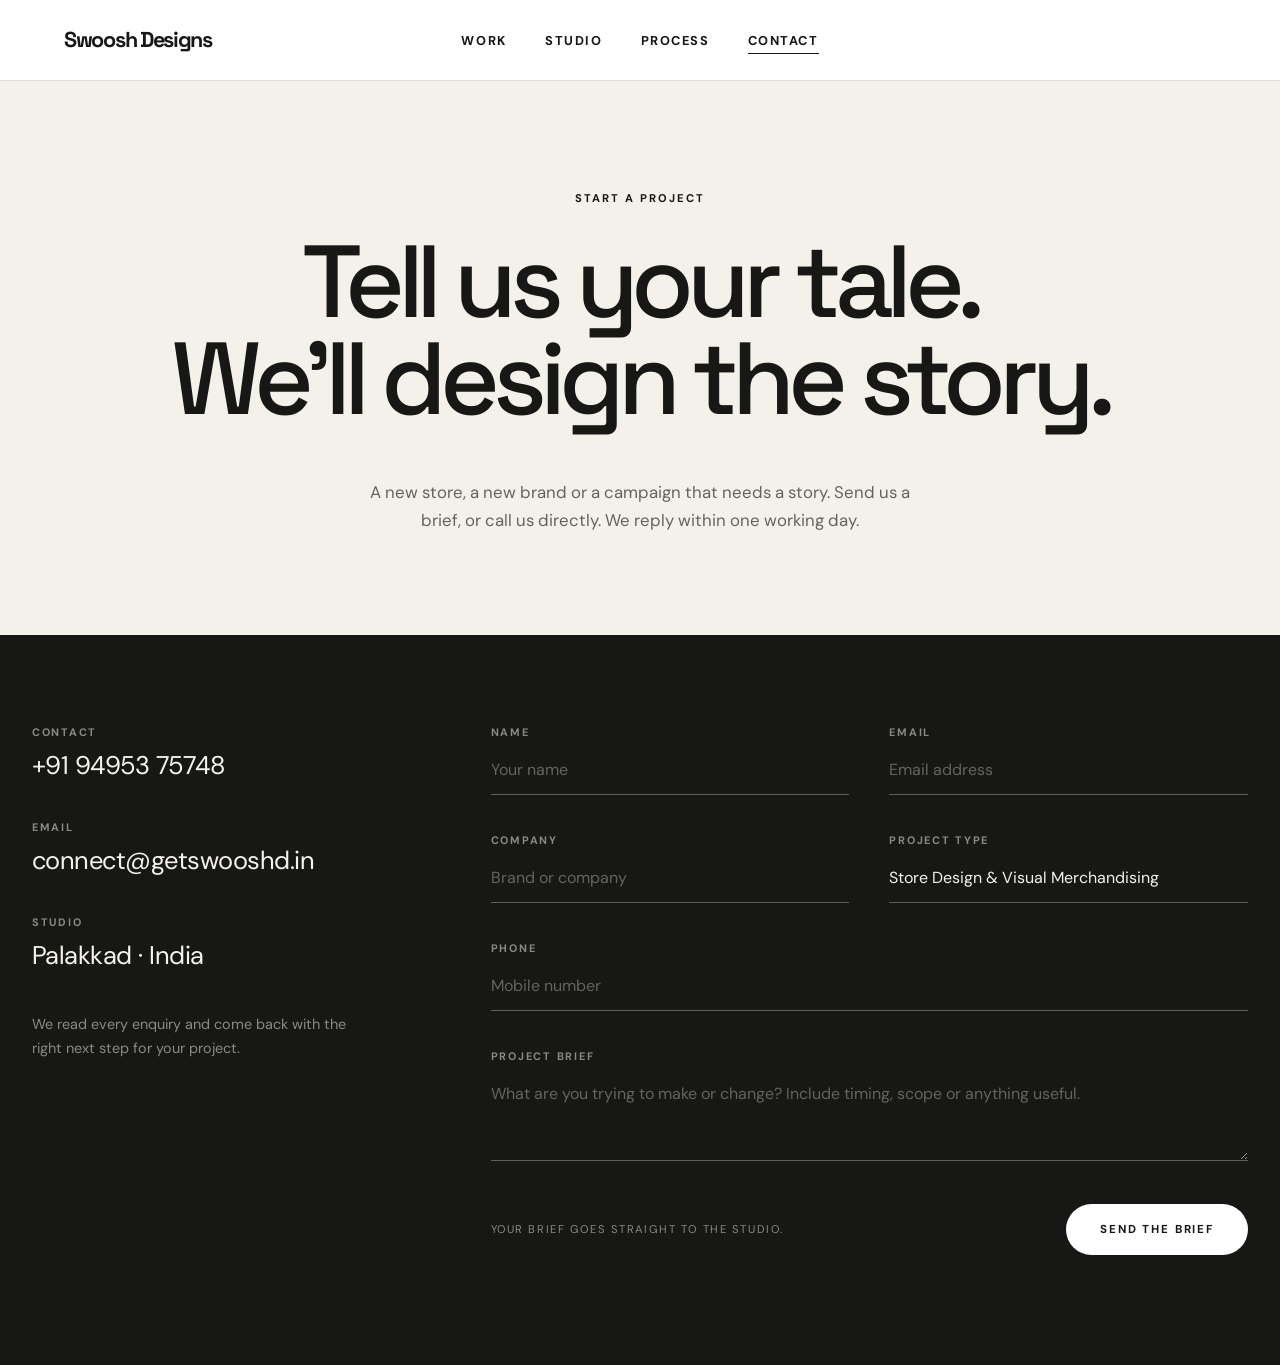
==== commit 5dd314a7: "xml and rbts updated" ====
--- a/contact.html
+++ b/contact.html
@@ -73,7 +73,7 @@
         <a class="contact-value" href="tel:+919495375748">+91 94953 75748</a>
 
         <p class="contact-label">Email</p>
-        <a class="contact-value" href="mailto:getswooshd@gmail.com">getswooshd@gmail.com</a>
+        <a class="contact-value" href="mailto:connect@getswooshd.in">connect@getswooshd.in</a>
 
         <p class="contact-label">Studio</p>
         <p class="contact-value">Palakkad · India</p>
@@ -83,7 +83,8 @@
         </p>
       </div>
 
-      <form class="contact-form" action="https://formspree.io/f/YOUR_FORM_ID" method="POST">
+      <form class="contact-form" id="enquiry-form"
+      action="https://formspree.io/f/moedqevy" method="POST">
         <label>
           <span>Name</span>
           <input type="text" name="name" placeholder="Your name" required />
--- a/style.css
+++ b/style.css
@@ -3058,4 +3058,24 @@
     border-left: 0;
     border-bottom: 1px solid var(--line);
   }
+}
+:root {
+  --sand: #decdac;
+}
+
+/* Sand band: use on any section you want to stand out */
+.process-gets {
+  background: var(--sand);
+  border-top-color: rgba(23, 23, 21, 0.18);
+  border-bottom-color: rgba(23, 23, 21, 0.18);
+}
+
+.process-gets .section-intro,
+.process-gets .gets-grid p,
+.process-gets .gets-grid span {
+  color: #4a4a44;   /* darker grey so it stays readable on sand */
+}
+
+.process-gets .gets-grid article {
+  border-top-color: rgba(23, 23, 21, 0.25);
 }
